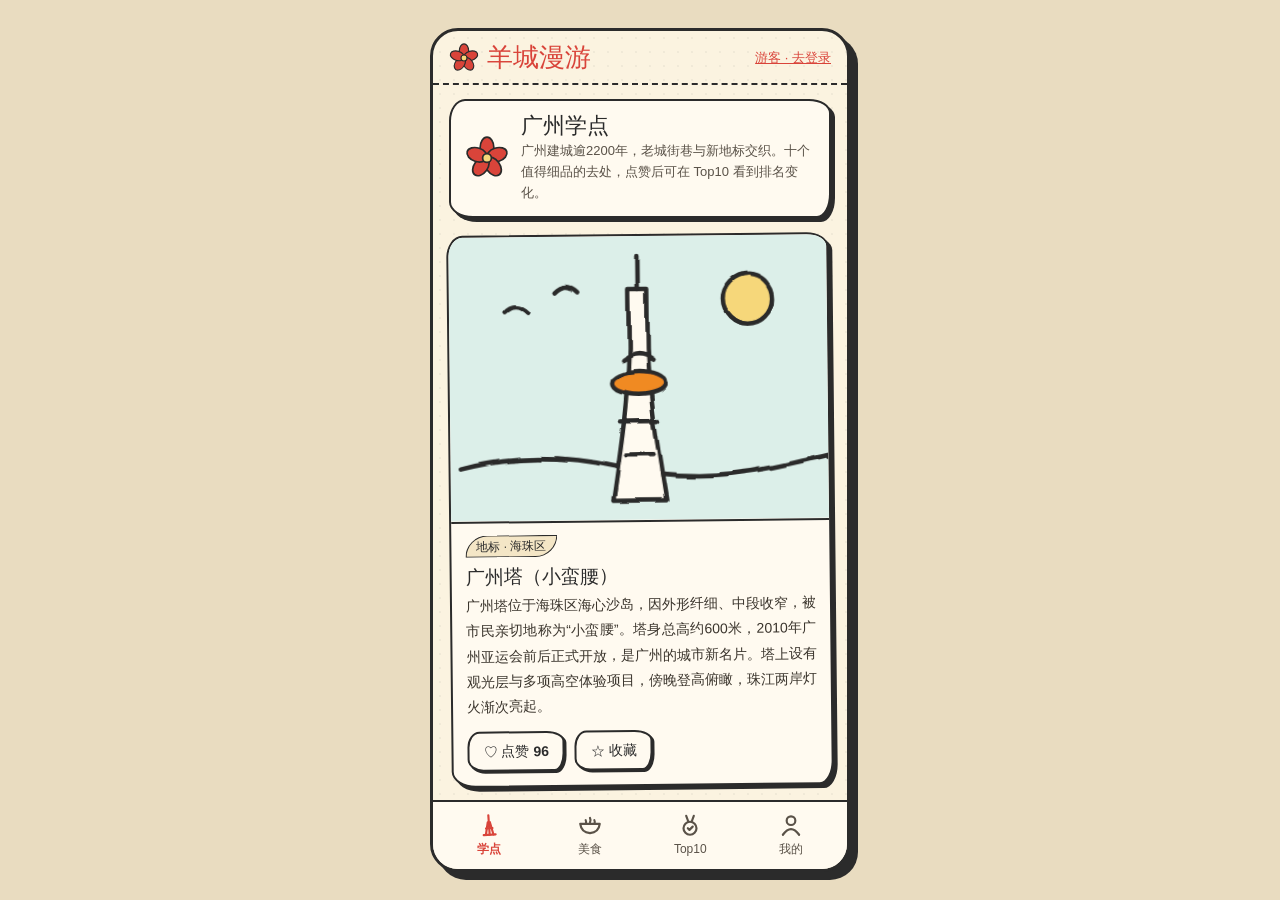
==== index.html @ 1295f276 "Implement Guangzhou tourism app (attractions, food, auth, Top10, demo page) Co-Authored-By: Claude S" ====
<!doctype html>
<html lang="zh-CN">
<head>
  <meta charset="utf-8">
  <meta name="viewport" content="width=device-width, initial-scale=1, viewport-fit=cover">
  <meta name="description" content="广州 · 羊城漫游：手绘风广州文旅小程序，含学点、美食、Top10 排行与数据备份。">
  <meta name="theme-color" content="#fbf3e0">
  <title>广州 · 羊城漫游</title>
  <link rel="stylesheet" href="css/style.css">
</head>
<body>
  <!-- 手绘抖动滤镜：所有插画共用 -->
  <svg width="0" height="0" style="position:absolute" aria-hidden="true" focusable="false">
    <defs>
      <filter id="rough" x="-5%" y="-5%" width="110%" height="110%">
        <feTurbulence type="fractalNoise" baseFrequency="0.035" numOctaves="2" seed="7" result="noise"/>
        <feDisplacementMap in="SourceGraphic" in2="noise" scale="3.5" xChannelSelector="R" yChannelSelector="G"/>
      </filter>
    </defs>
  </svg>

  <div class="phone" id="phone">
    <header class="topbar">
      <div class="brand">
        <span id="brand-mark" class="brand-mark"></span>
        <h1>羊城漫游</h1>
      </div>
      <div class="who" id="who"></div>
    </header>

    <main class="view" id="view" tabindex="-1"></main>

    <nav class="tabbar" id="tabbar" aria-label="主导航"></nav>

    <div class="toast" id="toast" role="status" aria-live="polite"></div>
  </div>

  <script src="js/data.js"></script>
  <script src="js/app.js"></script>
</body>
</html>
---- css/style.css ----
/* 羊城漫游 · 手绘风样式（移动端优先） */

:root {
  --paper: #fbf3e0;
  --paper-2: #f4e6c6;
  --card: #fffaf0;
  --ink: #2b2b2b;
  --ink-soft: #5a5248;
  --accent: #d9443a;      /* 朱红（默认主题，可被用户切换） */
  --green: #3f8f6b;       /* 岭南绿 */
  --orange: #f08a24;      /* 木棉橙 */
  --red: #c2352b;
  --muted: #8a8175;
  --hand: 'Ma Shan Zheng', 'KaiTi', 'STKaiti', '楷体', cursive;
  --body: 'PingFang SC', 'Hiragino Sans GB', 'Microsoft YaHei', 'Noto Sans CJK SC', sans-serif;
  --wobble: 16px 22px 14px 24px / 22px 14px 24px 16px;
}

* { box-sizing: border-box; }

html, body { margin: 0; height: 100%; }

body {
  background: #e9dcc0;
  color: var(--ink);
  font-family: var(--body);
  font-size: 15px;
  line-height: 1.6;
  -webkit-text-size-adjust: 100%;
  -webkit-tap-highlight-color: transparent;
}

button, input { font: inherit; color: inherit; }
button { cursor: pointer; }
svg { display: block; }

/* ---------- 手机框 ---------- */

.phone {
  position: relative;
  display: flex;
  flex-direction: column;
  height: 100vh;
  height: 100dvh;
  width: 100%;
  overflow: hidden;
  background-color: var(--paper);
  background-image: radial-gradient(rgba(43, 43, 43, 0.05) 1px, transparent 1.5px);
  background-size: 14px 14px;
}

@media (min-width: 481px) {
  body { display: grid; place-items: center; min-height: 100vh; padding: 24px 0; }
  .phone {
    width: 420px;
    height: min(844px, calc(100vh - 48px));
    border: 3px solid var(--ink);
    border-radius: 28px;
    box-shadow: 8px 8px 0 var(--ink);
  }
}

/* ---------- 顶部栏 ---------- */

.topbar {
  display: flex;
  align-items: center;
  justify-content: space-between;
  gap: 12px;
  padding: 12px 16px 10px;
  border-bottom: 2px dashed var(--ink);
  flex: none;
}

.brand { display: flex; align-items: center; gap: 8px; min-width: 0; }
.brand h1 {
  margin: 0;
  font-family: var(--hand);
  font-weight: normal;
  font-size: 26px;
  line-height: 1;
  color: var(--accent);
  white-space: nowrap;
}

.who { font-size: 13px; color: var(--ink-soft); display: flex; align-items: center; gap: 6px; min-width: 0; }
.who a { color: var(--accent); }
.who-name { white-space: nowrap; overflow: hidden; text-overflow: ellipsis; max-width: 110px; }
.who .avatar { width: 28px; height: 28px; flex: none; }

/* ---------- 内容区 ---------- */

.view {
  flex: 1;
  min-height: 0;
  overflow-y: auto;
  overflow-x: hidden;
  padding: 14px 16px 22px;
  -webkit-overflow-scrolling: touch;
  outline: none;
}

.page { display: block; }

.hero {
  display: flex;
  gap: 12px;
  align-items: center;
  margin: 0 0 16px;
  padding: 12px 14px;
  background: var(--card);
  border: 2px solid var(--ink);
  border-radius: var(--wobble);
  box-shadow: 4px 4px 0 var(--ink);
}
.hero h2 {
  margin: 0 0 2px;
  font-family: var(--hand);
  font-weight: normal;
  font-size: 22px;
  line-height: 1.2;
}
.hero p { margin: 0; font-size: 13px; color: var(--ink-soft); }
.hero .flower { flex: none; }

/* ---------- 卡片（学点 / 美食） ---------- */

.cards { display: block; }

.card {
  position: relative;
  background: var(--card);
  border: 2px solid var(--ink);
  border-radius: var(--wobble);
  box-shadow: 4px 4px 0 var(--ink);
  margin: 0 0 20px;
  overflow: hidden;
}

.tilt-0 { transform: rotate(-0.6deg); }
.tilt-1 { transform: rotate(0.5deg); }
.tilt-2 { transform: rotate(-0.3deg); }
.tilt-3 { transform: rotate(0.7deg); }

.card-art {
  display: block;
  width: 100%;
  padding: 0;
  margin: 0;
  border: 0;
  border-bottom: 2px solid var(--ink);
  background: none;
}
.card-art:focus-visible, .title-btn:focus-visible, .btn:focus-visible, .seg button:focus-visible, .tabbar button:focus-visible {
  outline: 3px solid var(--orange);
  outline-offset: 2px;
}

.ill { display: block; width: 100%; height: auto; aspect-ratio: 200 / 150; }

.card-body { padding: 12px 14px 14px; }

.card-head { display: flex; align-items: center; justify-content: space-between; gap: 8px; }

.tag {
  display: inline-block;
  font-size: 12px;
  line-height: 1.5;
  padding: 1px 10px;
  border: 1.5px solid var(--ink);
  border-radius: 999px 6px 999px 6px;
  background: var(--paper-2);
}

.seen {
  display: none;
  font-family: var(--hand);
  font-size: 14px;
  color: var(--green);
  border: 2px solid var(--green);
  border-radius: 6px;
  padding: 0 6px;
  transform: rotate(-5deg);
}
.card.read .seen, .row.read .seen { display: inline-block; }

.card h3 { margin: 8px 0 4px; font-size: 19px; font-family: var(--hand); font-weight: normal; line-height: 1.3; }

.title-btn {
  padding: 0;
  border: 0;
  background: none;
  text-align: left;
  font: inherit;
  color: inherit;
}

.intro {
  margin: 0 0 12px;
  font-size: 14px;
  line-height: 1.8;
  color: #3a342c;
  text-align: justify;
}

.actions { display: flex; gap: 10px; flex-wrap: wrap; }

/* ---------- 按钮 ---------- */

.btn {
  display: inline-flex;
  align-items: center;
  justify-content: center;
  gap: 4px;
  min-height: 40px;
  padding: 6px 14px;
  font-size: 14px;
  background: var(--card);
  color: var(--ink);
  border: 2px solid var(--ink);
  border-radius: 12px 18px 10px 16px / 16px 10px 18px 12px;
  box-shadow: 2px 2px 0 var(--ink);
  transition: transform 0.08s, box-shadow 0.08s, background-color 0.2s;
}
.btn:active { transform: translate(2px, 2px); box-shadow: 0 0 0 var(--ink); }
.btn.like.on { background: var(--accent); color: #fff; }
.btn.fav.on { background: var(--orange); color: #fff; }
.btn.primary { background: var(--accent); color: #fff; }
.btn.ghost { background: transparent; box-shadow: none; }
.btn.ghost:active { transform: none; }
.btn.wide { width: 100%; margin-top: 4px; }
.btn .cnt { font-weight: 700; }

.seg { display: flex; gap: 8px; margin: 0 0 14px; }
.seg button {
  flex: 1;
  min-height: 40px;
  padding: 6px 10px;
  background: var(--card);
  border: 2px solid var(--ink);
  border-radius: 14px 10px 16px 12px / 12px 16px 10px 14px;
  box-shadow: 2px 2px 0 var(--ink);
}
.seg button[aria-pressed="true"] { background: var(--ink); color: var(--paper); box-shadow: none; transform: translate(2px, 2px); }

/* ---------- Top10 ---------- */

.rank { list-style: none; margin: 0; padding: 0; }

.row {
  position: relative;
  display: grid;
  grid-template-columns: 34px 64px 1fr auto;
  gap: 10px;
  align-items: center;
  margin: 0 0 10px;
  padding: 8px 10px;
  background: var(--card);
  border: 2px solid var(--ink);
  border-radius: 14px 10px 16px 12px / 12px 16px 10px 14px;
  box-shadow: 3px 3px 0 var(--ink);
}

.num {
  font-family: var(--hand);
  font-size: 24px;
  line-height: 1;
  text-align: center;
  width: 34px;
  height: 34px;
  display: grid;
  place-items: center;
  border-radius: 50%;
}
.num.medal { border: 2px solid var(--ink); }
.num.m1 { background: #f6c744; }
.num.m2 { background: #d7dde2; }
.num.m3 { background: #d9a07a; }

.thumb .ill { border: 1.5px solid var(--ink); border-radius: 6px; }

.meta { min-width: 0; }
.meta b { display: block; font-size: 15px; white-space: nowrap; overflow: hidden; text-overflow: ellipsis; }
.mine {
  display: inline-block;
  margin-left: 4px;
  font-size: 11px;
  color: var(--accent);
  border: 1.5px solid var(--accent);
  border-radius: 6px;
  padding: 0 4px;
  line-height: 1.4;
  vertical-align: 2px;
}
.bar {
  display: block;
  height: 8px;
  margin-top: 6px;
  border: 1.5px solid var(--ink);
  border-radius: 6px;
  background: #f1e7d0;
  overflow: hidden;
}
.bar i { display: block; height: 100%; background: var(--accent); transition: width 0.5s; }

.score { text-align: right; min-width: 44px; }
.score b { font-size: 18px; display: block; line-height: 1.1; }
.score small { font-size: 11px; color: var(--muted); }
.delta { display: block; font-style: normal; font-size: 12px; font-weight: 700; }
.delta.up { color: var(--green); }
.delta.down { color: var(--red); }
.delta.same { color: var(--muted); }

/* ---------- 我的 ---------- */

.panel { padding: 14px; margin: 0 0 18px; }
.panel h2 { margin: 0 0 4px; font-family: var(--hand); font-weight: normal; font-size: 22px; }
.panel h3 { margin: 0 0 8px; font-family: var(--hand); font-weight: normal; font-size: 20px; }
.muted { color: var(--ink-soft); font-size: 13px; margin: 0 0 12px; }
.panel .muted:last-child { margin-bottom: 0; }

.field { margin: 14px 0 0; }
.lbl { display: block; font-size: 13px; color: var(--ink-soft); margin: 0 0 6px; }

input[type="text"], input:not([type]), input[type="password"] {
  width: 100%;
  padding: 9px 12px;
  font-size: 16px;   /* 避免 iOS 聚焦时缩放 */
  background: #fffdf7;
  border: 2px solid var(--ink);
  border-radius: 10px 14px 10px 14px / 14px 10px 14px 10px;
  outline: none;
}
input:focus { border-color: var(--accent); }

.err { min-height: 1.4em; margin: 8px 0 0; font-size: 13px; color: var(--red); }

.row2 { display: flex; gap: 8px; align-items: center; flex-wrap: wrap; }
.row2 input { flex: 1; min-width: 0; }
.backup .row2 .btn { flex: 1 1 auto; }

.pf-head { display: flex; align-items: center; gap: 12px; margin-bottom: 4px; }
.pf-head h2 { margin-bottom: 0; }
.pf-head .muted { margin: 2px 0 0; }
.pf-head .avatar { flex: none; width: 64px; height: 64px; }

.inline { margin-top: 12px; }

.avatar { width: 46px; height: 46px; border-radius: 50%; overflow: hidden; border: 2px solid var(--ink); }
.avatars { display: grid; grid-template-columns: repeat(6, 1fr); gap: 6px; }
.avatars button {
  padding: 0;
  background: none;
  border: 2px solid transparent;
  border-radius: 50%;
  line-height: 0;
  width: 100%;
}
.avatars button[aria-pressed="true"] { border-color: var(--accent); }
.avatars .avatar { width: 100%; height: auto; aspect-ratio: 1; }

.chips { display: flex; align-items: center; gap: 8px; flex-wrap: wrap; }
.chip-color {
  width: 36px;
  height: 36px;
  border-radius: 50%;
  border: 2px solid var(--ink);
  background: var(--c);
  padding: 0;
  box-shadow: 2px 2px 0 var(--ink);
}
.chip-color[aria-pressed="true"] { outline: 3px solid var(--ink); outline-offset: 2px; }
.chip-name { font-size: 13px; color: var(--ink-soft); margin-right: 10px; }

.profile .btn.ghost { margin-top: 16px; }

.mini-list { list-style: none; margin: 0; padding: 0; }
.mini-list li {
  display: flex;
  align-items: center;
  gap: 10px;
  padding: 6px 0;
  border-bottom: 1.5px dashed #cdbf9f;
  font-size: 14px;
}
.mini-list li:last-child { border-bottom: 0; }
.mini-list li > span:nth-child(2) { flex: 1; min-width: 0; }
.mini-list small { white-space: nowrap; }
.mini-thumb { width: 52px; flex: none; }
.mini-thumb .ill { border: 1.5px solid var(--ink); border-radius: 6px; }

/* ---------- 底部导航 ---------- */

.tabbar {
  flex: none;
  display: grid;
  grid-template-columns: repeat(4, 1fr);
  padding: 6px 6px calc(6px + env(safe-area-inset-bottom, 0px));
  background: var(--card);
  border-top: 2px solid var(--ink);
}
.tabbar button {
  display: flex;
  flex-direction: column;
  align-items: center;
  gap: 2px;
  padding: 4px 0;
  background: none;
  border: 0;
  color: var(--ink-soft);
  font-size: 12px;
  border-radius: 12px;
}
.tabbar button svg {
  width: 26px;
  height: 26px;
  fill: none;
  stroke: currentColor;
  stroke-width: 2;
  stroke-linecap: round;
  stroke-linejoin: round;
}
.tabbar button[aria-current="page"] { color: var(--accent); font-weight: 700; }
.tabbar button[aria-current="page"] svg { transform: rotate(-4deg); }

/* ---------- 提示 ---------- */

.toast {
  position: absolute;
  left: 50%;
  bottom: 74px;
  transform: translate(-50%, 16px);
  max-width: 86%;
  padding: 8px 14px;
  background: var(--ink);
  color: var(--paper);
  border-radius: 12px;
  font-size: 14px;
  text-align: center;
  opacity: 0;
  pointer-events: none;
  transition: opacity 0.25s, transform 0.25s;
  z-index: 30;
}
.toast.show { opacity: 1; transform: translate(-50%, 0); }

/* ---------- 演示页 ---------- */

.demo-body {
  margin: 0;
  min-height: 100vh;
  display: grid;
  place-items: center;
  background: #e9dcc0;
}

.demo-stage {
  position: relative;
  width: min(420px, 100vw);
  height: min(844px, 100vh);
  border: 3px solid var(--ink);
  border-radius: 28px;
  overflow: hidden;
  box-shadow: 8px 8px 0 var(--ink);
  background: var(--paper);
}
.demo-stage iframe { display: block; width: 100%; height: 100%; border: 0; }

.cursor {
  position: fixed;
  left: 0;
  top: 0;
  width: 30px;
  height: 30px;
  pointer-events: none;
  z-index: 60;
  opacity: 0;
  transition: transform 0.7s cubic-bezier(0.3, 0.7, 0.2, 1), opacity 0.4s;
  filter: drop-shadow(1px 2px 0 rgba(0, 0, 0, 0.25));
}
.cursor.on { opacity: 1; }
.cursor svg { width: 100%; height: 100%; }

.ripple {
  position: fixed;
  left: 0;
  top: 0;
  width: 44px;
  height: 44px;
  margin: -22px 0 0 -22px;
  border: 3px solid var(--accent);
  border-radius: 50%;
  pointer-events: none;
  opacity: 0;
  z-index: 55;
}
.ripple.go { animation: rip 0.5s ease-out; }
@keyframes rip {
  0% { opacity: 0.9; scale: 0.3; }
  100% { opacity: 0; scale: 1.5; }
}

.replay {
  position: absolute;
  right: 14px;
  bottom: 14px;
  z-index: 70;
  display: none;
}
.done .replay { display: inline-flex; }

/* ---------- 小屏与减弱动效 ---------- */

@media (max-width: 360px) {
  .row { grid-template-columns: 30px 52px 1fr auto; gap: 8px; padding: 8px; }
  .num { width: 30px; height: 30px; font-size: 20px; }
  .avatars { grid-template-columns: repeat(3, 1fr); }
}

@media (prefers-reduced-motion: reduce) {
  *, *::before, *::after { transition: none !important; animation: none !important; }
}
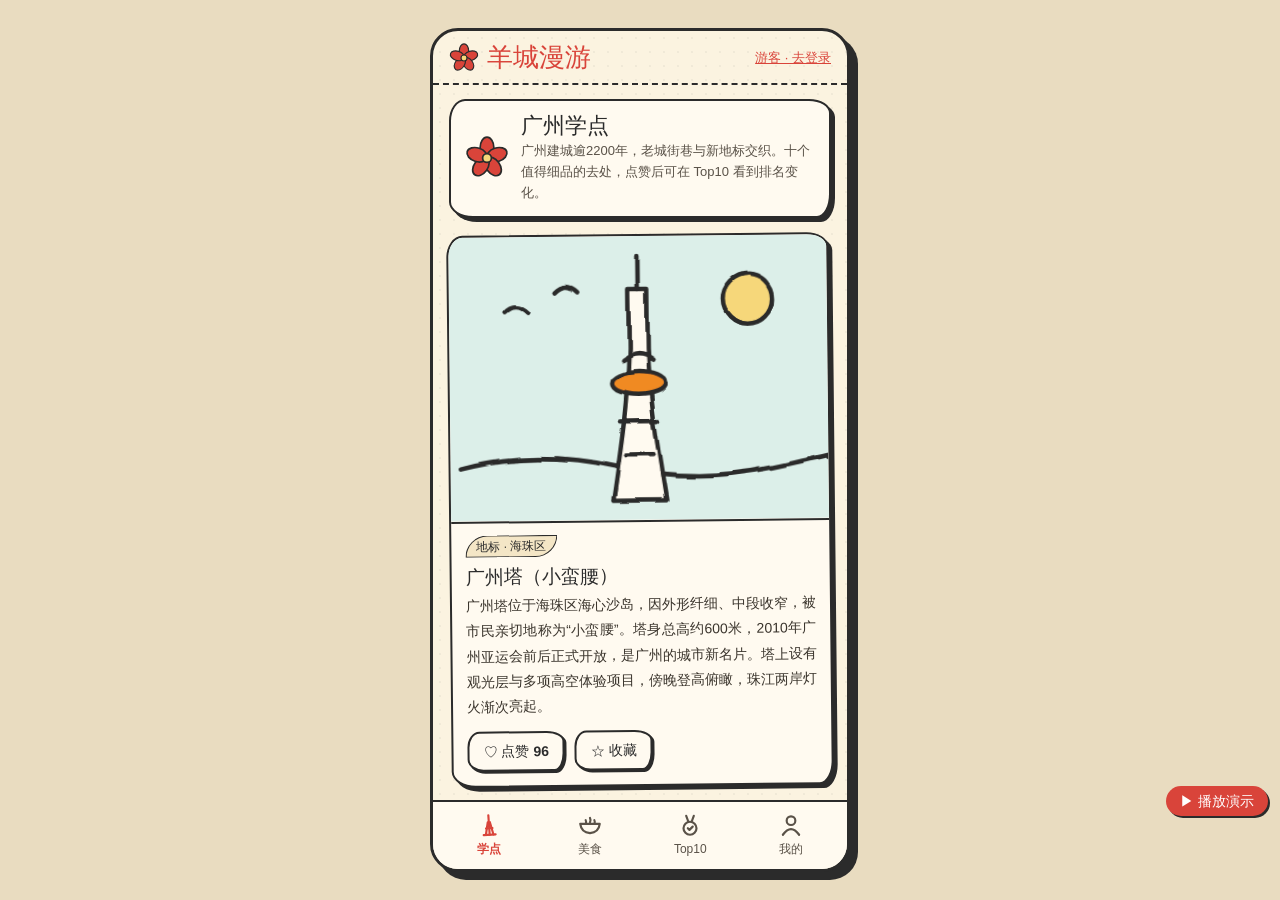
==== commit bc991178: "Add demo play button to index Co-Authored-By: Claude Sonnet 5.5 <noreply@anthropic.com> Claude-Sessi" ====
--- a/index.html
+++ b/index.html
@@ -35,6 +35,8 @@
     <div class="toast" id="toast" role="status" aria-live="polite"></div>
   </div>
 
+  <a id="demo-link" href="demo.html" style="position:fixed;right:12px;bottom:84px;z-index:50;background:#d9443a;color:#fff;padding:8px 14px;border-radius:20px;font:14px/1 sans-serif;text-decoration:none;box-shadow:2px 2px 0 #2b2b2b">▶ 播放演示</a>
+  <script>if (window.top !== window) document.getElementById('demo-link').remove();</script>
   <script src="js/data.js"></script>
   <script src="js/app.js"></script>
 </body>
